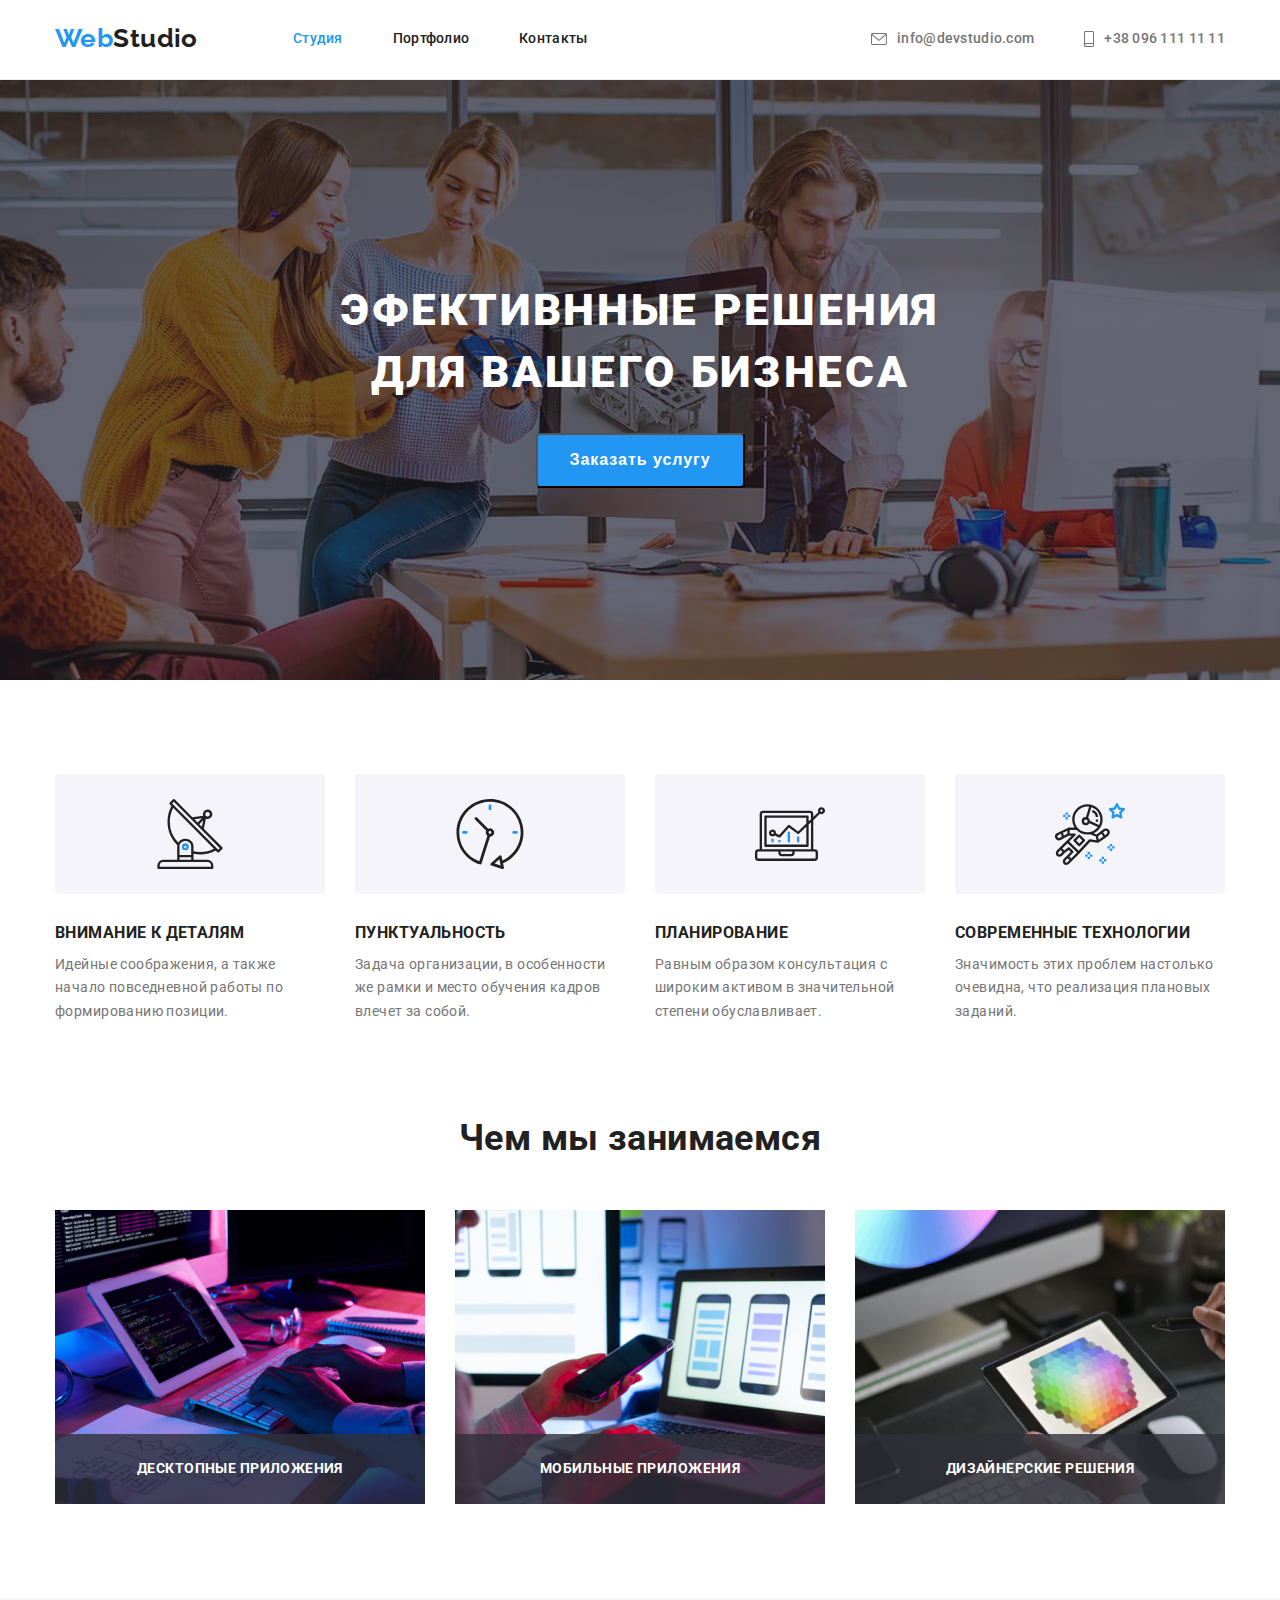
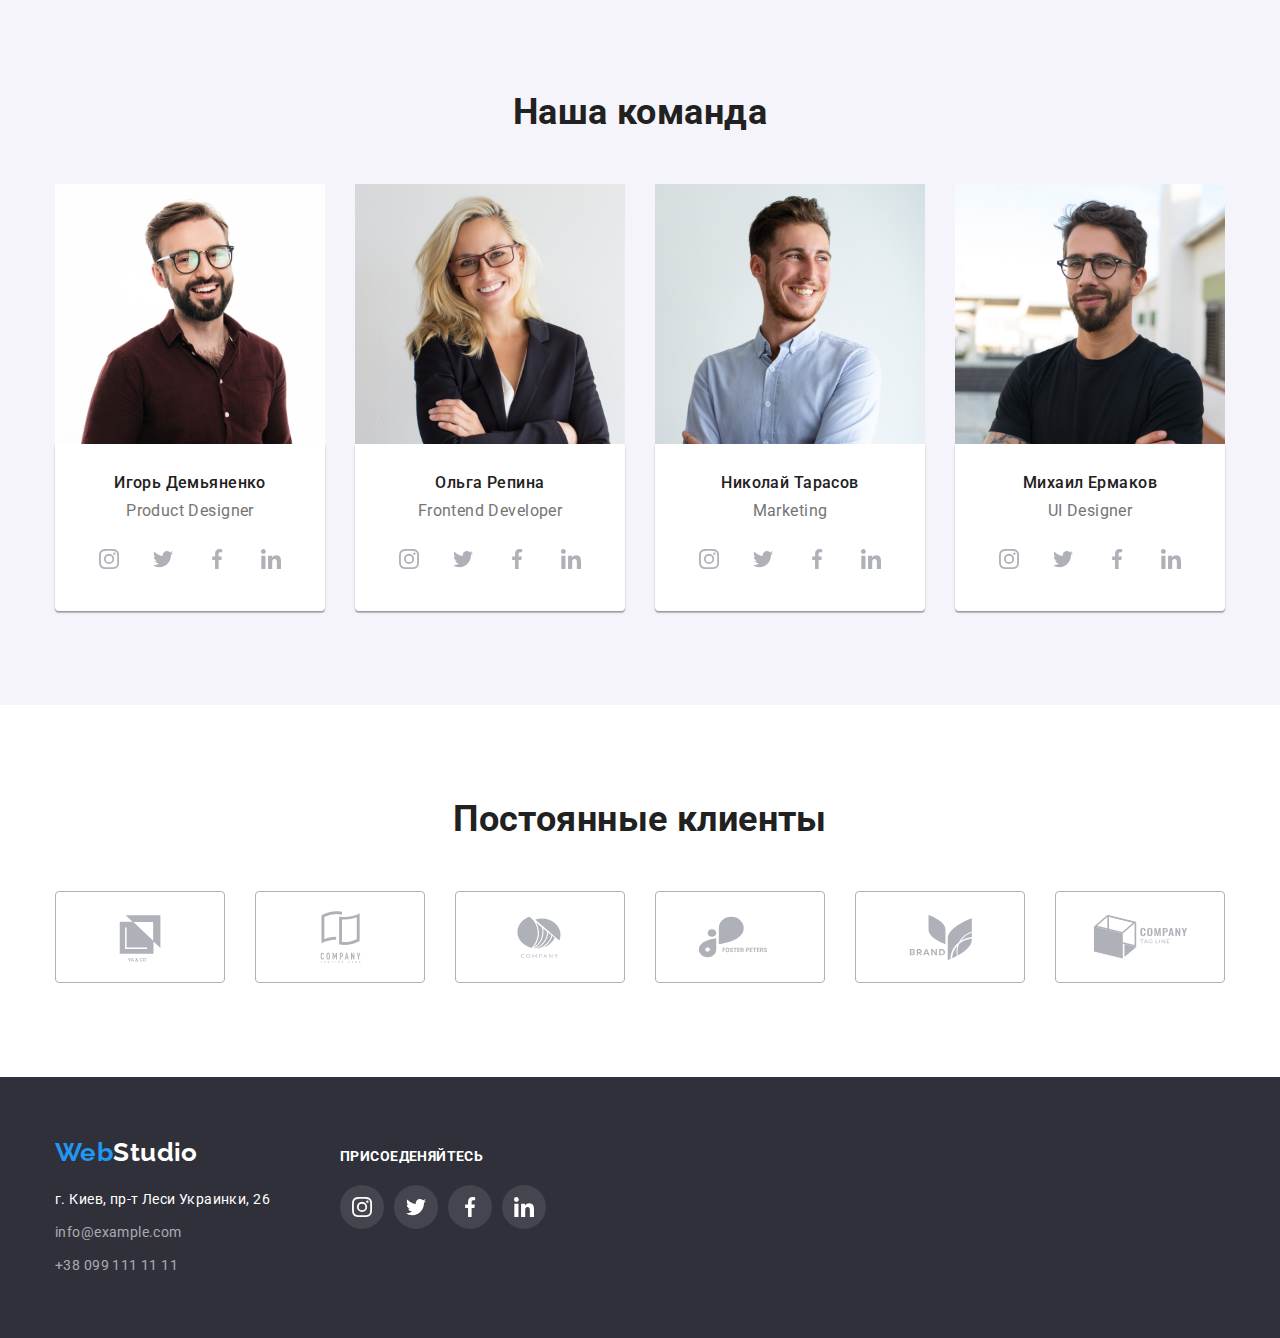
==== index.html @ edc854e7 "Добавляет модельное окно проекту" ====
<!DOCTYPE html>
<html lang="ru">
<head>
    <meta charset="UTF-8">
    <meta http-equiv="X-UA-Compatible" content="IE=edge">
    <meta name="viewport" content="width=device-width, initial-scale=1.0">
    <title>Document</title>
    <link href="https://fonts.googleapis.com/css2?family=Raleway:wght@700&family=Roboto:wght@400;500;700;900&display=swap"
        rel="stylesheet">
    <link rel="stylesheet" href="https://cdnjs.cloudflare.com/ajax/libs/modern-normalize/1.1.0/modern-normalize.min.css">
    <link rel="stylesheet" href="./css/styles.css">
</head>
<body>
    <!-- Шапка сайта -->
    <header class="page-header">
        <div class="container nav-container">
            <nav class="navbar">
                <a href="#" class="logo">
                    <span class="logo-web">Web</span><span class="logo-studio">Studio</span>
                </a>
                <ul class="site-nav">
                    <li class="site-nav-item"><a href="./index.html" class="site-nav-link current">Студия</a></li>
                    <li class="site-nav-item"><a href="./portfolio.html" class="site-nav-link">Портфолио</a></li>
                    <li class="site-nav-item"><a href="" class="site-nav-link">Контакты</a></li>
                </ul>
            </nav>
            <ul class="auth-nav">
                <li class="auth-nav-item">
                    <a href="mailto:info@devstudio.com" class="auth-nav-link">
                        <svg class="auth-nav-svg" width="16" height="12">
                            <use href="./images/icons.svg#icon-envelope" class="auth-nav-icon"></use>
                        </svg>
                        <span>info@devstudio.com</span></a>
                </li>
                <li class="auth-nav-item">
                    <a href="tel:+380961111111" class="auth-nav-link">
                        <svg class="auth-nav-svg" width="10" height="16">
                            <use href="./images/icons.svg#icon-smartphone" class="auth-nav-icon"></use>
                        </svg>
                        <span>+38 096 111 11 11</span>
                    </a>
                </li>
            </ul>
        </div>
    </header>
    <!-- Основная часть сайта -->
    <main>
        <!-- Герой -->
        <section class="hero hero-box">
            <div class="container">
                <h1 class="hero-title">ЭФЕКТИВННЫЕ РЕШЕНИЯ ДЛЯ ВАШЕГО БИЗНЕСА</h1>
                <button type="button" class="button" •	data-modal-open>Заказать услугу</button>
            </div>
        </section>
        <!-- Преимущества -->
        <section class="section">
            <div class="container">
                <h2 class="section-title visually-hidden">Почему мы</h2>
                <ul class="features">
                    <li class="feature-item">
                        <div class="feature-svg">
                            <svg class="item-svg" width="70" height="70">
                                <use href="./images/icons.svg#icon-antenna-1" class="icon-feature"></use>
                            </svg>
                        </div>
                            <h3 class="feature-title">ВНИМАНИЕ К ДЕТАЛЯМ</h3>
                        <p class="feature-text">Идейные соображения, а также начало повседневной работы по формированию позиции.</p>
                    </li>
                    <li class="feature-item">
                        <div class="feature-svg">
                            <svg class="item-svg" width="70" height="70">
                                <use href="./images/icons.svg#icon-clock-2" class="icon-feature"></use>
                            </svg>
                        </div>
                        <h3 class="feature-title">ПУНКТУАЛЬНОСТЬ</h3>
                        <p class="feature-text">Задача организации, в особенности же рамки и место обучения кадров влечет за собой.</p>
                    </li>
                    <li class="feature-item">
                        <div class="feature-svg">
                            <svg class="item-svg" width="70" height="70">
                                <use href="./images/icons.svg#icon-diagram-3" class="icon-feature"></use>
                            </svg>
                        </div>
                        <h3 class="feature-title">ПЛАНИРОВАНИЕ</h3>
                        <p class="feature-text">Равным образом консультация с широким активом в значительной степени обуславливает.</p>
                    </li>
                    <li class="feature-item">
                        <div class="feature-svg">
                        <svg class="item-svg" width="70" height="70">
                            <use href="./images/icons.svg#icon-astronaut-4" class="icon-feature"></use>
                        </svg>
                        </div>
                        <h3 class="feature-title">СОВРЕМЕННЫЕ ТЕХНОЛОГИИ</h3>
                        <p class="feature-text">Значимость этих проблем настолько очевидна, что реализация плановых заданий.</p>
                    </li>
                </ul>
            </div>
        </section>
        <!-- Работы -->
        <section class="section section-work">
            <div class="container">
                <h2 class="section-title">Чем мы занимаемся</h2>
                    <ul class="work">
                        <li class="img-work">
                            <div class="img-work-box">
                                <img src="./images/img.jpg" alt="Веб разработка" width="370" height="294">
                                <div class="work-subtitle-box">
                                    <p class="work-subtitle">Десктопные приложения</p>
                                </div>
                            </div>

                                
                                
                        </li>
                        <li class="img-work">
                            <div class="img-work-box">
                                <img src="./images/img(1).jpg" alt="Мобильная разработка" width="370" height="294">
                                <div class="work-subtitle-box">
                                    <p class="work-subtitle">Мобильные приложения</p>
                                </div>
                            </div>
                            
                        </li>
                        <li class="img-work">
                            <div class="img-work-box">
                                <img src="./images/img(2).jpg" alt="Дизайн" width="370" height="294">
                                <div class="work-subtitle-box">
                                    <p class="work-subtitle">Дизайнерские решения</p>
                                </div>
                            </div>
                           
                        </li>
                    </ul>
            </div>
        </section>
        <!-- Команда -->
        <section class="section section-team">
            <div class="container">
                <h2 class="section-title">Наша команда</h2>
                <ul class="team">
                    <li class="team-item">
                        <img src="./images/ИгорьДемьяненко.jpg" alt="Игорь Демьяненко" width="270" height="260">
                        <div class="section-team-item">
                            <h3 class="section-team-title">Игорь Демьяненко</h3>
                            <p class="section-team-text">Product Designer</p>
                            <ul class="section-link">
                            <li class="team-link">
                                <a href="" class="link-item">
                                    <svg class="team-icon" width="20" height="20">
                                        <use href="./images/icons.svg#icon-instagram-2"></use>
                                    </svg>
                                </a>
                            </li>
                            <li class="team-link">
                                <a href="" class="link-item">
                                    <svg class="team-icon" width="20" height="20">
                                        <use href="./images/icons.svg#icon-twitter"></use>
                                    </svg>
                                </a>
                            </li>
                            <li class="team-link">
                                <a href="" class="link-item">
                                    <svg class="team-icon" width="20" height="20">
                                        <use href="./images/icons.svg#icon-facebook"></use>
                                    </svg>
                                </a>
                            </li>
                            <li class="team-link">
                                <a href="" class="link-item">
                                    <svg class="team-icon" width="20" height="20">
                                        <use href="./images/icons.svg#icon-linkedin"></use>
                                    </svg>
                                </a>
                            </li>
                        </ul>
                        </div>
                            
                    </li>
                    <li class="team-item">
                        <img src="./images/ОльгаРепина.jpg" alt="Ольга Репина" width="270" height="260">
                        <div class="section-team-item">
                            <h3 class="section-team-title">Ольга Репина</h3>
                            <p class="section-team-text">Frontend Developer</p>
                            <ul class="section-link">
                                <li class="team-link">
                                    <a href="" class="link-item">
                                        <svg class="team-icon" width="20" height="20">
                                            <use href="./images/icons.svg#icon-instagram-2"></use>
                                        </svg>
                                    </a>
                                </li>
                                <li class="team-link">
                                    <a href="" class="link-item">
                                        <svg class="team-icon" width="20" height="20">
                                            <use href="./images/icons.svg#icon-twitter"></use>
                                        </svg>
                                    </a>
                                </li>
                                <li class="team-link">
                                    <a href="" class="link-item">
                                        <svg class="team-icon" width="20" height="20">
                                            <use href="./images/icons.svg#icon-facebook"></use>
                                        </svg>
                                    </a>
                                </li>
                                <li class="team-link">
                                    <a href="" class="link-item">
                                        <svg class="team-icon" width="20" height="20">
                                            <use href="./images/icons.svg#icon-linkedin"></use>
                                        </svg>
                                    </a>
                                </li>
                            </ul>
                        </div>
                    </li>
                    <li class="team-item">
                        <img src="./images/НиколайТарасов.jpg" alt="Николай Тарасов" width="270" height="260">
                        <div class="section-team-item">
                            <h3 class="section-team-title">Николай Тарасов</h3>
                            <p class="section-team-text">Marketing</p>
                            <ul class="section-link">
                                <li class="team-link">
                                    <a href="" class="link-item">
                                        <svg class="team-icon" width="20" height="20">
                                            <use href="./images/icons.svg#icon-instagram-2"></use>
                                        </svg>
                                    </a>
                                </li>
                                <li class="team-link">
                                    <a href="" class="link-item">
                                        <svg class="team-icon" width="20" height="20">
                                            <use href="./images/icons.svg#icon-twitter"></use>
                                        </svg>
                                    </a>
                                </li>
                                <li class="team-link">
                                    <a href="" class="link-item">
                                        <svg class="team-icon" width="20" height="20">
                                            <use href="./images/icons.svg#icon-facebook"></use>
                                        </svg>
                                    </a>
                                </li>
                                <li class="team-link">
                                    <a href="" class="link-item">
                                        <svg class="team-icon" width="20" height="20">
                                            <use href="./images/icons.svg#icon-linkedin"></use>
                                        </svg>
                                    </a>
                                </li>
                            </ul>
                        </div>
                    </li>
                    <li class="team-item">
                        <img src="./images/МихаилЕрмаков.jpg" alt="Михаил Ермаков" width="270" height="260">
                        <div class="section-team-item">
                            <h3 class="section-team-title">Михаил Ермаков</h3>
                            <p class="section-team-text">UI Designer</p>
                            <ul class="section-link">
                                <li class="team-link">
                                    <a href="" class="link-item">
                                        <svg class="team-icon" width="20" height="20">
                                            <use href="./images/icons.svg#icon-instagram-2"></use>
                                        </svg>
                                    </a>
                                </li>
                                <li class="team-link">
                                    <a href="" class="link-item">
                                        <svg class="team-icon" width="20" height="20">
                                            <use href="./images/icons.svg#icon-twitter"></use>
                                        </svg>
                                    </a>
                                </li>
                                <li class="team-link">
                                    <a href="" class="link-item">
                                        <svg class="team-icon" width="20" height="20">
                                            <use href="./images/icons.svg#icon-facebook"></use>
                                        </svg>
                                    </a>
                                </li>
                                <li class="team-link">
                                    <a href="" class="link-item">
                                        <svg class="team-icon" width="20" height="20">
                                            <use href="./images/icons.svg#icon-linkedin"></use>
                                        </svg>
                                    </a>
                                </li>
                            </ul>
                        </div>
                    </li>
                </ul>
            </div>
        </section>
        <!-- Постоянные клиенты -->
        <section class="section">
            <div class="container">
                <h2 class="section-title">Постоянные клиенты</h2>
                <ul class="section-clients">
                    <li class="section-clients-item">
                        <a href="#" class="client-link">
                            <svg class="client-icon" width="106" height="60">
                                <use href="./images/icons.svg#icon-logo-1"></use>
                            </svg>
                        </a>
                    </li>
                    <li class="section-clients-item">
                        <a href="#" class="client-link">
                            <svg class="client-icon" width="106" height="60">
                                <use href="./images/icons.svg#icon-logo-2"></use>
                            </svg>
                        </a>
                    </li>
                    <li class="section-clients-item">
                        <a href="#" class="client-link">
                            <svg class="client-icon" width="106" height="60">
                                <use href="./images/icons.svg#icon-logo-3"></use>
                            </svg>
                        </a>
                    </li>
                    <li class="section-clients-item">
                        <a href="#" class="client-link">
                            <svg class="client-icon" width="106" height="60">
                                <use href="./images/icons.svg#icon-logo-4"></use>
                            </svg>
                        </a>
                    </li>
                    <li class="section-clients-item">
                        <a href="#" class="client-link">
                            <svg class="client-icon" width="106" height="60">
                                <use href="./images/icons.svg#icon-logo-5"></use>
                            </svg>
                        </a>
                    </li>
                    <li class="section-clients-item">
                        <a href="#" class="client-link">
                            <svg class="client-icon" width="106" height="60">
                                <use href="./images/icons.svg#icon-logo-6"></use>
                            </svg>
                        </a>
                    </li>
                </ul>
            </div>
        </section>
    </main>
    <!-- Подвал сайта -->
    <footer class="footer">
        <div class="container footer-box">
            <div class="address-box">
                <a href="" class="logo footer-logo">
                    <span class="footer-logo-web">Web</span><span class="footer-logo-studio">Studio</span>
                </a>
                    <address>
                        <ul class="address">
                            <li class="address-item">г. Киев, пр-т Леси Украинки, 26</li>
                            <li class="address-item"><a href="mailto:info@example.com " class="address-link">info@example.com</a></li>
                            <li class="address-item"><a href="tel:+380991111111" class="address-link">+38 099 111 11 11</a></li>
                        </ul>
                    </address>
             </div>
             <div class="socials-box">
                 <p class="socials-box-title">Присоеденяйтесь</p>
                 <ul class="socials-box-item">
                    <li class="socials-box-link">
                        <a href="" class="link-item socials-item">
                            <svg class="icon-item" width="20" height="20"> 
                                <use href="./images/icons.svg#icon-instagram-2" class="icon"></use>
                            </svg>
                        </a>
                    </li>
                    <li class="socials-box-link">
                        <a href="" class="link-item socials-item">
                            <svg class="icon-item" width="20" height="20">
                                <use href="./images/icons.svg#icon-twitter" class="icon"></use>
                            </svg>
                        </a>
                    </li>
                    <li class="socials-box-link">
                        <a href="" class="link-item socials-item">
                            <svg class="icon-item" width="20" height="20">
                                <use href="./images/icons.svg#icon-facebook" class="icon"></use>
                            </svg>
                        </a>
                    </li>
                    <li class="socials-box-link">
                        <a href="" class="link-item socials-item">
                            <svg class="icon-item" width="20" height="20">
                                <use href="./images/icons.svg#icon-linkedin" class="icon"></use>
                            </svg>
                        </a>
                    </li>
                 </ul>
             </div>       
        </div>
     </footer>
    <div class="backdrop is-hidden" •	data-modal>
        <div class="modal">
            <button type="button" •	data-modal-close>
                <svg width="30" height="30">
                    <use href="./images/close.svg"></use>
                </svg>
            </button>
        </div>
    </div>

    <script src="./js/modal.js"></script>
    </body>
</html>
---- css/styles.css ----
/* основной цвет текста #757575; */
/* Вторичный текст #212121 */
/* текст акцента #2196F3; */
/* текст заголовка первой секции #FFFFFF; */
/* текст мейла и телефона в футере color: rgba(255, 255, 255, 0.6)  */

:root {
  --primery-text-color: #757575;
  --title-text-color: #212121;
  --accent-text: #2196f3;
  --primery-white-color: #ffffff;
  --primery-bc-color: #ffffff;
  --secondary-bc-color: #2f303a;
  --bc-before-feature: #f5f4fa;
  --card-set-gap: 30px;
}

body {
  background-color: var(--primery-bc-color);
  color: var(--primery-text-color);
  font-family: Roboto, sans-serif;
  letter-spacing: 0.03em;
  font-size: 14px;
  line-height: 1.14;
}

h1,
h2,
h3,
p {
  margin: 0;
}

.container {
  width: 1200px;
  padding-right: 15px;
  padding-left: 15px;
  margin-left: auto;
  margin-right: auto;
}

img {
  display: block;
  max-width: 100%;
  height: auto;
}

ul {
  list-style: none;
  padding: 0;
  margin: 0;
}

.page-header {
  border-bottom: 1px solid #ececec;
  height: 80px;
  display: flex;
}

a {
  text-decoration: none;
}

/* Logo */
.logo {
  font-family: Raleway;
  font-weight: 700;
  font-size: 26px;
  line-height: 1.2;
  margin-right: 93px;
  width: 145px;
}

.logo-web {
  color: var(--accent-text);
}

.logo-studio {
  color: var(--title-text-color);
}
/* Navbar */
.nav-container {
  padding-top: 24px;
  padding-bottom: 25px;
  display: flex;
  justify-content: space-between;
  align-items: center;
}

.navbar {
  display: flex;
  align-items: center;
}

.auth-nav-icon {
  display: block;
  width: 16px;
  height: 12px;
}

/* Site nav */
.site-nav {
  display: flex;
  margin: 0;
}

.site-nav-link {
  color: var(--title-text-color);
  font-weight: 500;
  letter-spacing: 0.02em;
  margin-bottom: 40px;
}

.site-nav-item:not(:last-child) {
  margin-right: 50px;
}

.site-nav-link:hover,
.site-nav-link:focus {
  color: var(--accent-text);
}

.site-nav-link.current {
  color: var(--accent-text);
}

/* Auth-nav */

.auth-nav {
  display: flex;
  margin-left: auto;
}

.auth-nav-item {
  display: flex;
}

.auth-nav-item:not(:last-child) {
  margin-right: 50px;
}

.auth-nav-link {
  display: flex;
  align-items: center;
  color: var(--primery-text-color);
  font-weight: 500;
  letter-spacing: 0.02em;
}

.auth-nav-link:hover,
.auth-nav-link:focus {
  color: var(--accent-text);
}

.auth-nav-svg {
  margin-right: 10px;
}

.auth-nav-icon {
  fill: currentColor;
}

/* Hero */
.hero {
  text-align: center;
  padding-top: 200px;
  padding-bottom: 200px;
  padding-right: 0;
  padding-left: 0;
  background-color: var(--secondary-bc-color);
}

.hero-box {
  max-width: 1600px;
  height: 600px;
  margin-right: auto;
  margin-left: auto;
  background-image: linear-gradient(
      rgba(47, 48, 58, 0.4),
      rgba(47, 48, 58, 0.4)
    ),
    url(../images/imghero.jpg);
  background-repeat: no-repeat;
  background-position: center;
  background-size: cover;
}

.hero-title {
  color: var(--primery-white-color);
  font-weight: 900;
  font-size: 44px;
  line-height: 1.4;
  letter-spacing: 0.06em;
  text-transform: uppercase;
  width: 696px;
  margin-left: auto;
  margin-right: auto;
  margin-top: 0;
  margin-bottom: 0;
}

.button {
  margin-top: 30px;
}

/* Features */
.features {
  display: flex;
}

.feature-svg {
  display: flex;
  margin-bottom: 30px;
  background-color: #f5f4fa;
  border-radius: 4px;
  justify-content: center;
  align-items: center;
  width: 270px;
  height: 120px;
}

.feature-item:not(:last-child) {
  margin-right: 30px;
}

.feature-title {
  color: var(--title-text-color);
  font-weight: 700;
  text-transform: uppercase;
  margin-bottom: 10px;
}

.feature-text {
  font-size: 14px;
  line-height: 1.7;
}

.visually-hidden {
  position: absolute;
  clip: rect(0 0 0 0);
  width: 1px;
  height: 1px;
  margin: -1px;
}

/* Section */

.section {
  padding-bottom: 94px;
  padding-top: 94px;
}

.section-title {
  color: var(--title-text-color);
  font-weight: 700;
  font-size: 36px;
  line-height: 1.16;
  text-align: center;
  margin-top: 0;
  margin-bottom: 0;
}

/* Work */

.section-work {
  padding-top: 0;
}

.section-title-work {
  margin-bottom: 50px;
}

.work {
  margin-top: 50px;
  display: flex;
}

.img-work:not(:last-child) {
  margin-right: 30px;
}

.img-work-box {
  position: relative;
}

.work-subtitle-box {
  position: absolute;
  padding-top: 27px;
  padding-bottom: 27px;
  width: 100%;
  height: 70px;
  bottom: 0;
  background: rgba(47, 48, 58, 0.8);
}

.work-subtitle {
  font-weight: 700;
  text-transform: uppercase;
  color: var(--primery-white-color);
  text-align: center;
}

/* Team */
.section-team {
  background-color: #f5f4fa;
}

.team {
  margin-top: 50px;
  display: flex;
}

.team-item:not(:last-child) {
  margin-right: 30px;
}

.section-team-item {
  padding-top: 30px;
  padding-bottom: 30px;
  background: #ffffff;
  box-shadow: 0px 1px 3px rgba(0, 0, 0, 0.12), 0px 1px 1px rgba(0, 0, 0, 0.14),
    0px 2px 1px rgba(0, 0, 0, 0.2);
  border-radius: 0px 0px 4px 4px;
  text-align: center;
}

.section-team-title {
  color: var(--title-text-color);
  font-weight: 500;
  font-size: 16px;
  line-height: 1.18;
}

.section-team-text {
  font-size: 16px;
  line-height: 1.18;
  margin-top: 10px;
}

.section-link {
  display: flex;
  justify-content: center;
  margin-top: 16px;
}

.team-link:not(:last-child) {
  margin-right: 10px;
}

.link-item {
  display: block;
  width: 44px;
  height: 44px;
  padding: 12px;
  color: #afb1b8;
}

.link-item:hover,
.link-item:focus {
  background-color: var(--accent-text);
  color: var(--primery-white-color);
  border-radius: 50%;
}

.team-icon {
  fill: currentColor;
}

/* Clients */

.section-clients {
  display: flex;
}

.section-clients {
  margin-top: 50px;
}

.section-clients-item:not(:last-child) {
  margin-right: 30px;
}

.client-link {
  display: block;
  width: 170px;
  height: 92px;
  border: 1px solid #afb1b8;
  box-sizing: border-box;
  border-radius: 4px;
  color: #afb1b8;
  padding: 16px 32px;
}

.client-link:hover,
.client-link:focus {
  color: var(--accent-text);
  border: 1px solid var(--accent-text);
}

.client-icon {
  fill: currentColor;
}

/* Footer */
.footer {
  background-color: var(--secondary-bc-color);
  padding-top: 60px;
  padding-bottom: 60px;
}

.footer-logo {
  display: inline-block;
  margin-bottom: 20px;
  margin-right: 0;
}

.footer-logo-web {
  color: var(--accent-text);
}

.footer-logo-studio {
  color: var(--primery-white-color);
}

.address-item:not(:last-child) {
  color: var(--primery-white-color);
  font-size: 14px;
  line-height: 1.7;
  margin-bottom: 9px;
}

.address-link {
  display: inline-block;
  color: rgba(255, 255, 255, 0.6);
  font-size: 14px;
  line-height: 1.7;
}

.address-link:hover,
.address-link:focus {
  color: var(--accent-text);
}
address {
  font-style: normal;
}

.footer-box {
  display: flex;
  align-items: baseline;
}

.address-box {
  margin-right: 70px;
}

.socials-box-title {
  font-weight: 700;
  font-size: 14px;
  text-transform: uppercase;
  color: #ffffff;
}

.socials-box-item {
  display: flex;
  margin-top: 20px;
}

.socials-box-link:not(:last-child) {
  margin-right: 10px;
}

.socials-item {
  border-radius: 50%;
  background-color: rgba(255, 255, 255, 0.1);
}

.icon-item {
  fill: var(--primery-white-color);
}

/* Button */

button {
  font-family: inherit Roboto, sans-serif;
  cursor: pointer;
}

.button {
  display: inline-block;
  background-color: var(--accent-text);
  color: var(--primery-white-color);
  font-weight: bold;
  font-size: 16px;
  line-height: 1.9;
  letter-spacing: 0.06em;
  padding: 10px 32px;
  min-width: 200px;
  border-radius: 4px;
}

/* Portfolio */

.filter {
  display: flex;
  justify-content: center;
  margin-bottom: 50px;
}

.filter-item:not(:last-child) {
  margin-right: 8px;
}

.filter-button {
  font-weight: 500;
  font-size: 16px;
  line-height: 1.6;
  background-color: #f5f4fa;
  color: var(--title-text-color);
  padding: 6px 22px;
  border-radius: 4px;
  border: none;
}

.filter-button:hover,
.filter-button:focus {
  background-color: var(--accent-text);
  color: var(--primery-white-color);
  box-shadow: 0px 3px 1px rgba(0, 0, 0, 0.1), 0px 1px 2px rgba(0, 0, 0, 0.08),
    0px 2px 2px rgba(0, 0, 0, 0.12);
}

.portfolio-work {
  display: flex;
  flex-wrap: wrap;
  margin-left: calc(-1 * var(--card-set-gap));
  margin-bottom: calc(-1 * var(--card-set-gap));
}

.portfolio-work .portfolio-item {
  flex-basis: calc((100% - 90px) / 3);
  margin-left: var(--card-set-gap);
  margin-bottom: var(--card-set-gap);
  border-bottom: 1px solid #eeeeee;
}

.portfolio-work-link {
  display: block;
}

.portfolio-work-link:hover,
.portfolio-work-link:focus {
  box-shadow: 0px 1px 1px rgba(0, 0, 0, 0.12), 0px 4px 4px rgba(0, 0, 0, 0.06),
    1px 4px 6px rgba(0, 0, 0, 0.16);
}

.portfolio-work-title {
  color: var(--title-text-color);
  font-weight: bold;
  font-size: 18px;
  line-height: 2;
  letter-spacing: 0.06em;
}

.portfolio-work-text {
  color: var(--primery-text-color);
  font-size: 16px;
  line-height: 1.9;
}

.card-content {
  padding: 20px 24px;
  border: 1px solid #eeeeee;
  box-sizing: border-box;
}

.card-thumb {
  position: relative;
}

.card-thumb-box {
  position: absolute;
  top: 0;
  right: 0;
  background: rgba(33, 150, 243, 0.9);
  padding: 63px 24px;
  opacity: 0;
}

.card-thumb-box:hover {
  opacity: 1;
}

.card-thumb-text {
  font-weight: normal;
  font-size: 18px;
  line-height: 1.55;
  color: var(--primery-white-color);
}

/* Модальное окно */
.backdrop {
  position: fixed;
  top: 0;
  left: 0;
  width: 100%;
  height: 100%;
  background-color: rgba(0, 0, 0, 0.2);
}

.backdrop.is-hidden {
  opacity: 1;
  pointer-events: none;
  visibility: hidden;
}

.modal {
  position: absolute;
  top: 50%;
  left: 50%;
  transform: translate(-50%, -50%);
  min-width: 528px;
  min-height: 581px;
  background-color: var(--primery-white-color);
}
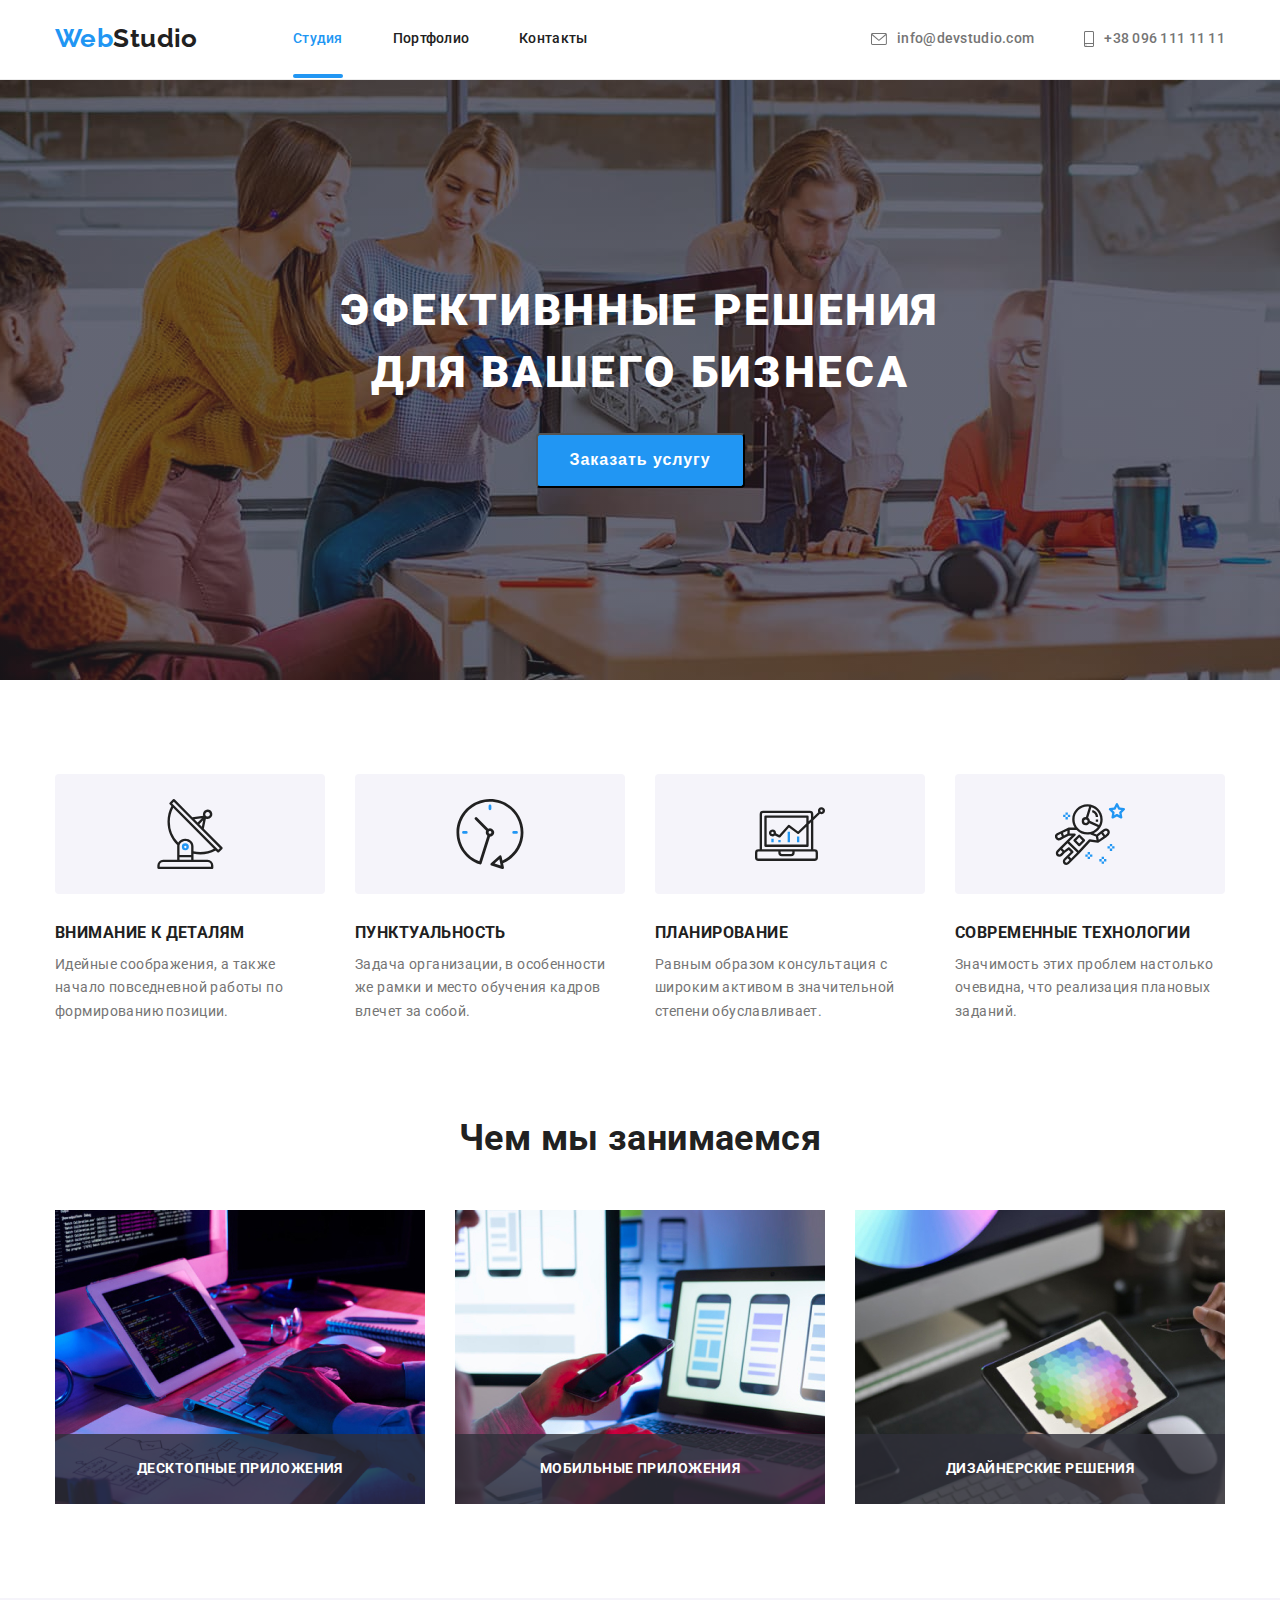
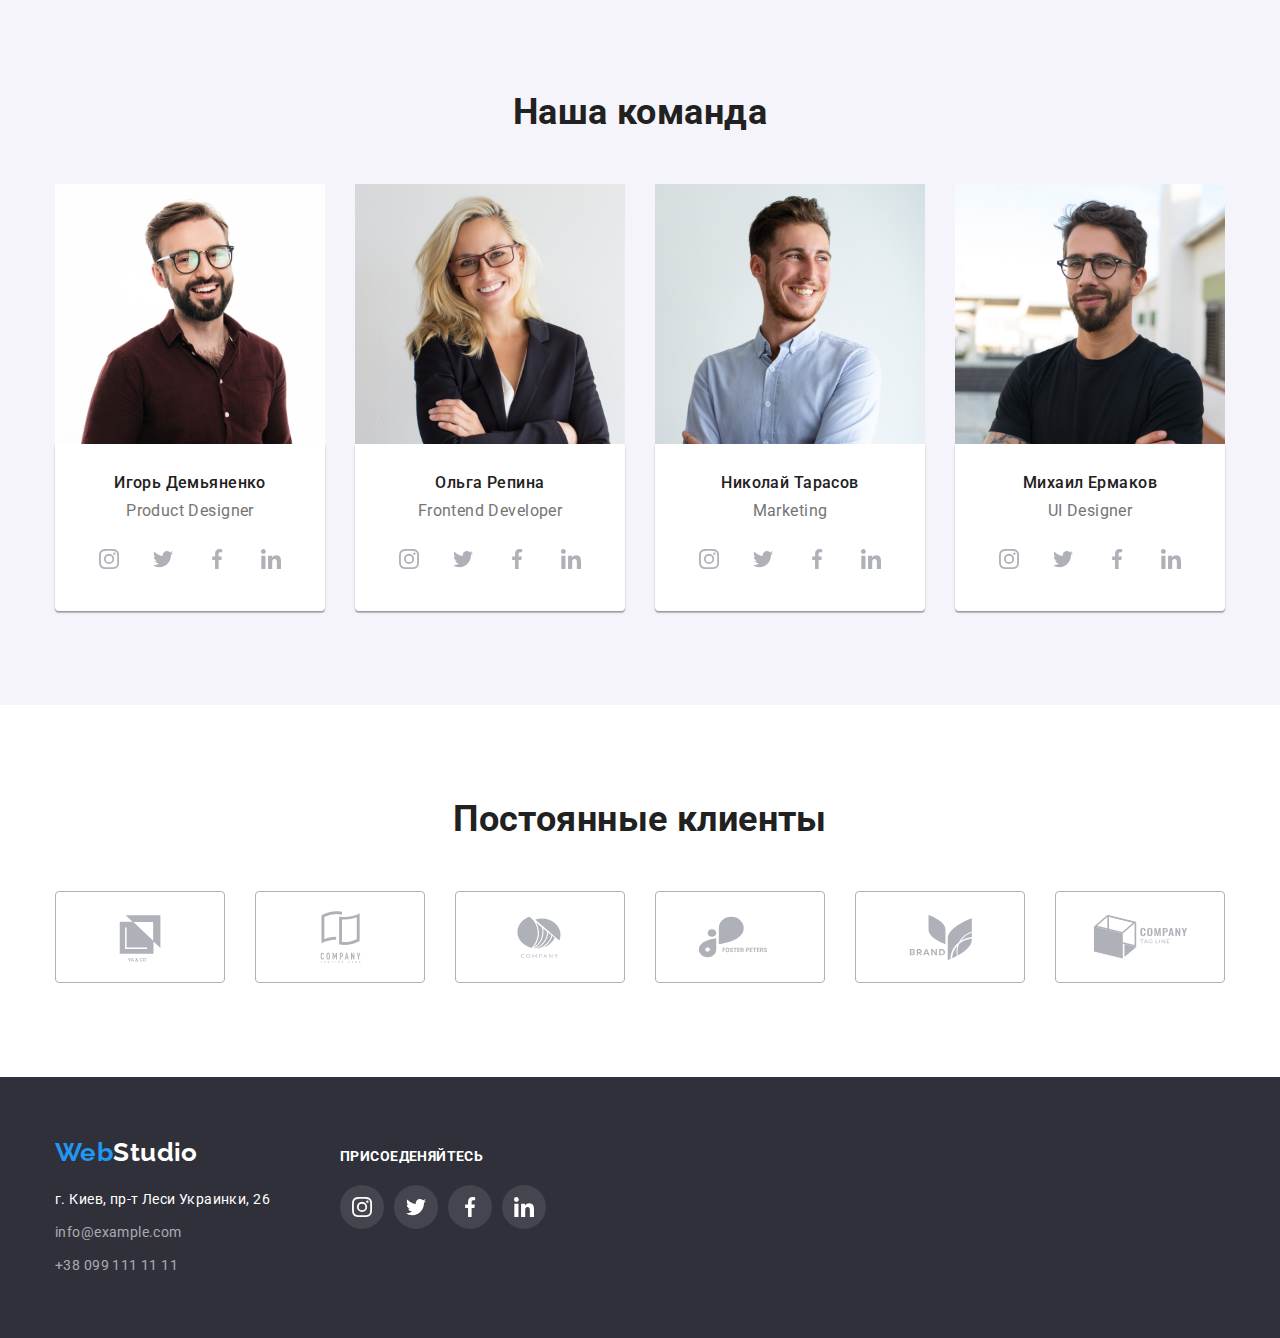
==== commit 0aee06a4: "Добавляет анимации и модельное окно проекту" ====
--- a/index.html
+++ b/index.html
@@ -19,7 +19,10 @@
                     <span class="logo-web">Web</span><span class="logo-studio">Studio</span>
                 </a>
                 <ul class="site-nav">
-                    <li class="site-nav-item"><a href="./index.html" class="site-nav-link current">Студия</a></li>
+                    <li class="site-nav-item">
+                        <a href="./index.html" class="site-nav-link current">Студия
+                        </a>
+                    </li>
                     <li class="site-nav-item"><a href="./portfolio.html" class="site-nav-link">Портфолио</a></li>
                     <li class="site-nav-item"><a href="" class="site-nav-link">Контакты</a></li>
                 </ul>
@@ -393,11 +396,14 @@
      </footer>
     <div class="backdrop is-hidden" •	data-modal>
         <div class="modal">
-            <button type="button" •	data-modal-close>
-                <svg width="30" height="30">
-                    <use href="./images/close.svg"></use>
-                </svg>
-            </button>
+            <div class="modal-button-box">
+                <button type="button" class="modal-button" • data-modal-close>
+                    <svg class="modal-svg" width="30" height="30">
+                        <use href="./images/icons.svg#icon-close-black"></use>
+                    </svg>
+                </button>
+            </div>
+            
         </div>
     </div>
 
--- a/css/styles.css
+++ b/css/styles.css
@@ -105,10 +105,25 @@
 }
 
 .site-nav-link {
+  position: relative;
   color: var(--title-text-color);
   font-weight: 500;
   letter-spacing: 0.02em;
   margin-bottom: 40px;
+  padding-top: 32px;
+  padding-bottom: 32px;
+  transition: color 250ms cubic-bezier(0.4, 0, 0.2, 1);
+}
+
+.site-nav-link.current::after {
+  content: "";
+  position: absolute;
+  bottom: 0;
+  left: 0;
+  width: 100%;
+  height: 4px;
+  border-radius: 2px;
+  background-color: var(--accent-text);
 }
 
 .site-nav-item:not(:last-child) {
@@ -145,6 +160,7 @@
   color: var(--primery-text-color);
   font-weight: 500;
   letter-spacing: 0.02em;
+  transition: color 250ms cubic-bezier(0.4, 0, 0.2, 1);
 }
 
 .auth-nav-link:hover,
@@ -291,9 +307,6 @@
   height: 70px;
   bottom: 0;
   background: rgba(47, 48, 58, 0.8);
-}
-
-.work-subtitle {
   font-weight: 700;
   text-transform: uppercase;
   color: var(--primery-white-color);
@@ -353,13 +366,15 @@
   height: 44px;
   padding: 12px;
   color: #afb1b8;
+  border-radius: 50%;
+  transition: color 250ms cubic-bezier(0.4, 0, 0.2, 1),
+    background-color 250ms cubic-bezier(0.4, 0, 0.2, 1);
 }
 
 .link-item:hover,
 .link-item:focus {
   background-color: var(--accent-text);
   color: var(--primery-white-color);
-  border-radius: 50%;
 }
 
 .team-icon {
@@ -389,6 +404,9 @@
   border-radius: 4px;
   color: #afb1b8;
   padding: 16px 32px;
+
+  transition: color 250ms cubic-bezier(0.4, 0, 0.2, 1),
+    border 250ms cubic-bezier(0.4, 0, 0.2, 1);
 }
 
 .client-link:hover,
@@ -434,6 +452,7 @@
   color: rgba(255, 255, 255, 0.6);
   font-size: 14px;
   line-height: 1.7;
+  transition: color 250ms cubic-bezier(0.4, 0, 0.2, 1);
 }
 
 .address-link:hover,
@@ -519,6 +538,10 @@
   padding: 6px 22px;
   border-radius: 4px;
   border: none;
+
+  transition-property: color, background-color, box-shadow;
+  transition-duration: 250ms;
+  transition-timing-function: cubic-bezier(0.4, 0, 0.2, 1);
 }
 
 .filter-button:hover,
@@ -545,6 +568,7 @@
 
 .portfolio-work-link {
   display: block;
+  transition: box-shadow 250ms cubic-bezier(0.4, 0, 0.2, 1);
 }
 
 .portfolio-work-link:hover,
@@ -575,26 +599,27 @@
 
 .card-thumb {
   position: relative;
+  overflow: hidden;
 }
 
 .card-thumb-box {
   position: absolute;
   top: 0;
-  right: 0;
-  background: rgba(33, 150, 243, 0.9);
-  padding: 63px 24px;
-  opacity: 0;
-}
-
-.card-thumb-box:hover {
-  opacity: 1;
-}
-
-.card-thumb-text {
+  left: 0;
+  width: 100%;
+  height: 100%;
   font-weight: normal;
   font-size: 18px;
   line-height: 1.55;
   color: var(--primery-white-color);
+  background: rgba(33, 150, 243, 0.9);
+  padding: 63px 24px;
+  transform: translateY(100%);
+  transition: transform 250ms cubic-bezier(0.4, 0, 0.2, 1);
+}
+
+.card:hover .card-thumb-box {
+  transform: translateY(0);
 }
 
 /* Модальное окно */
@@ -605,10 +630,16 @@
   width: 100%;
   height: 100%;
   background-color: rgba(0, 0, 0, 0.2);
+  opacity: 1;
+  transition: opacity 250ms cubic-bezier(0.4, 0, 0.2, 1);
+}
+
+.backdrop.is-hidden .modal {
+  transform: translate(-50%, -50%) scale(0.5);
 }
 
 .backdrop.is-hidden {
-  opacity: 1;
+  opacity: 0;
   pointer-events: none;
   visibility: hidden;
 }
@@ -617,8 +648,32 @@
   position: absolute;
   top: 50%;
   left: 50%;
-  transform: translate(-50%, -50%);
+  transform: translate(-50%, -50%) scale(1);
+  transition: transform 250ms cubic-bezier(0.4, 0, 0.2, 1);
   min-width: 528px;
   min-height: 581px;
   background-color: var(--primery-white-color);
-}
+  box-shadow: 0px 1px 3px rgba(0, 0, 0, 0.12), 0px 1px 1px rgba(0, 0, 0, 0.14),
+    0px 2px 1px rgba(0, 0, 0, 0.2);
+  border-radius: 4px;
+}
+
+.modal-button-box {
+  position: relative;
+}
+
+.modal-button {
+  position: absolute;
+  top: 8px;
+  right: 8px;
+
+  background-color: var(--primery-white-color);
+  border-style: none;
+  padding: 0;
+}
+
+.modal-svg {
+  border: 1px solid rgba(0, 0, 0, 0.1);
+  box-sizing: border-box;
+  border-radius: 50%;
+}
